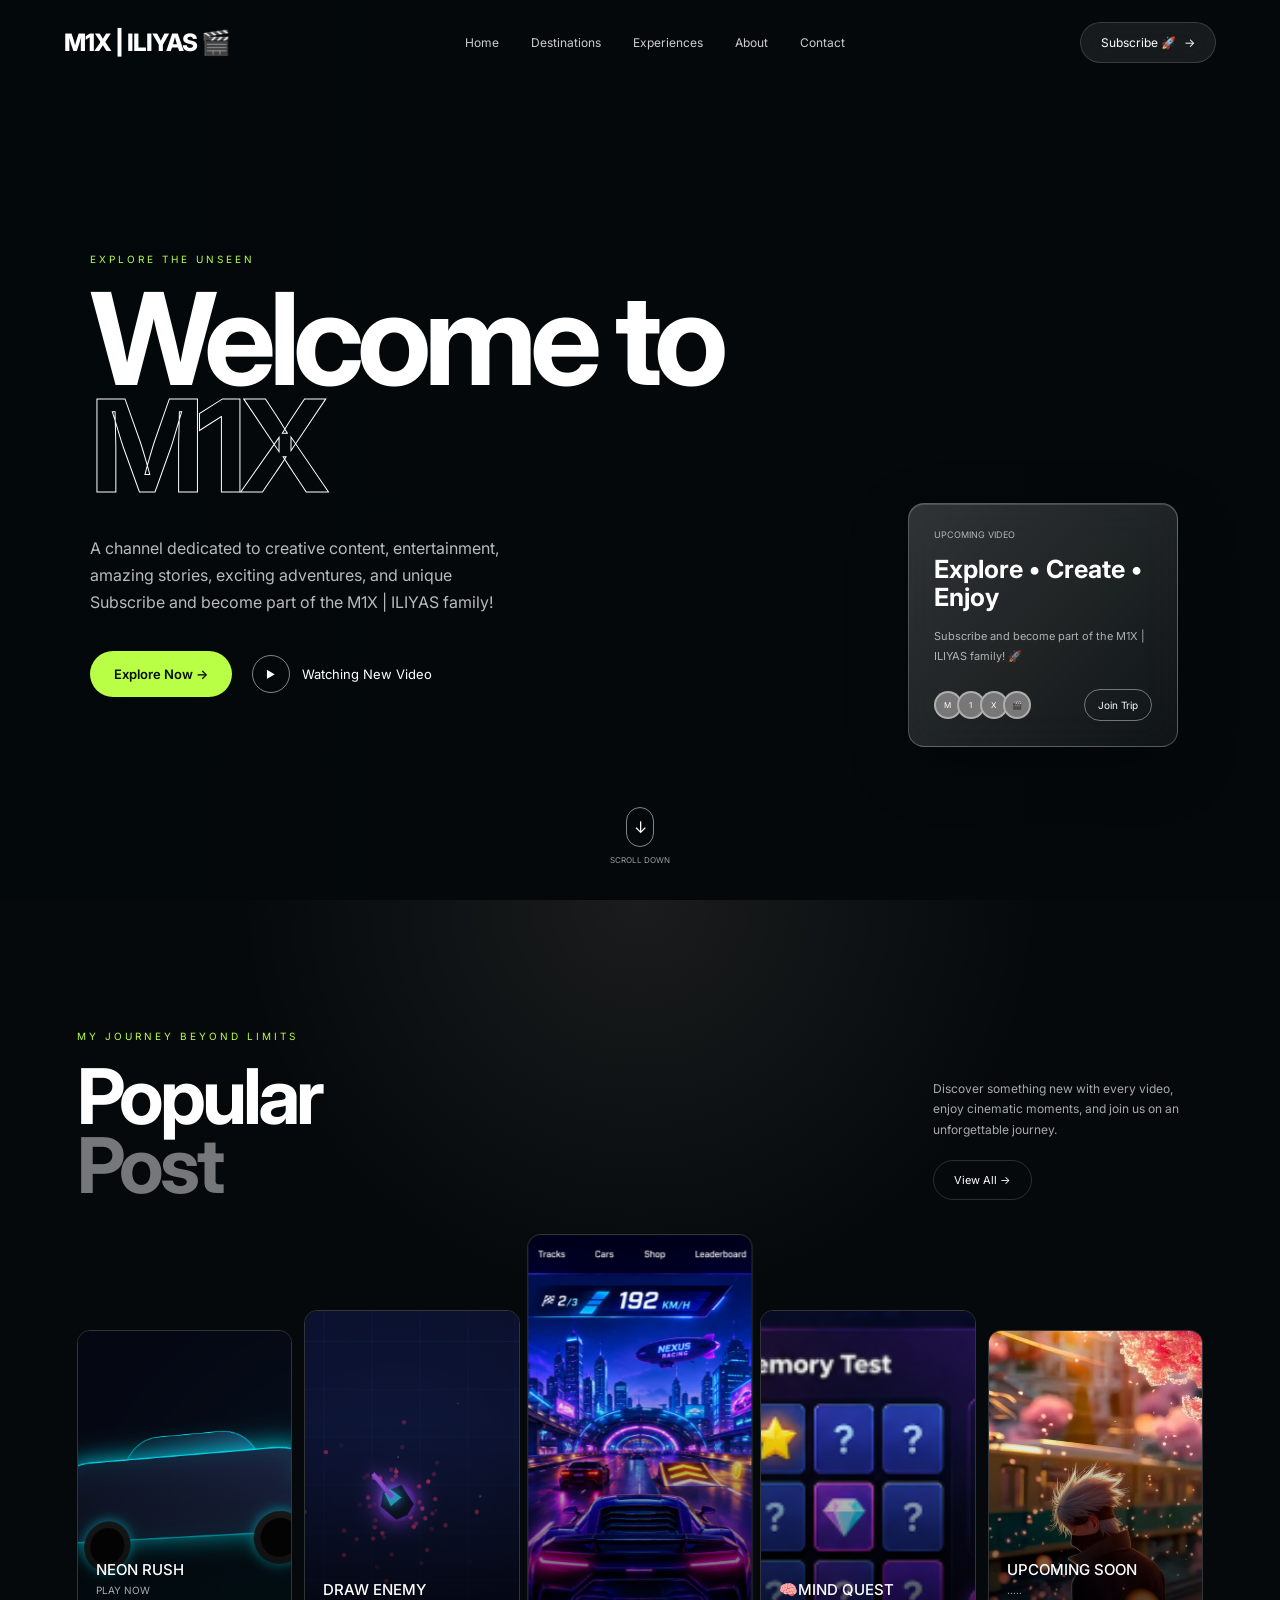
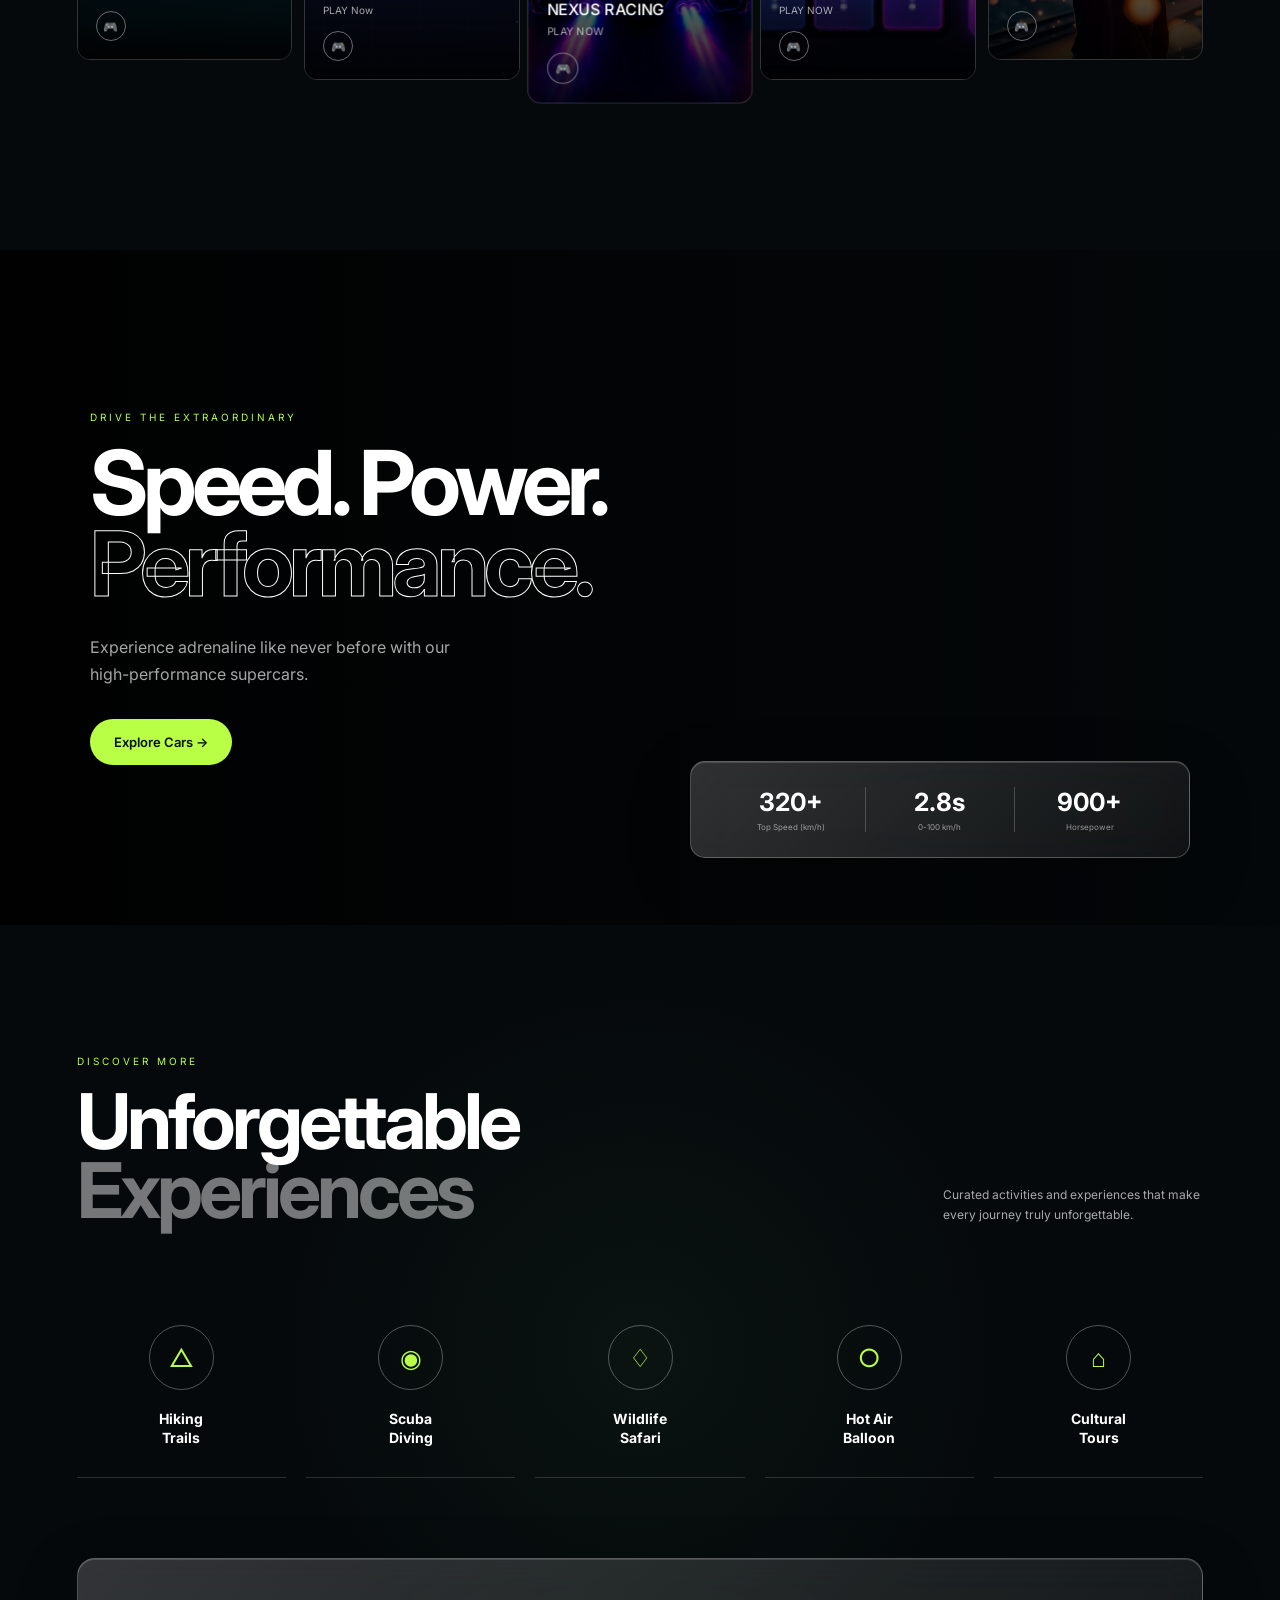
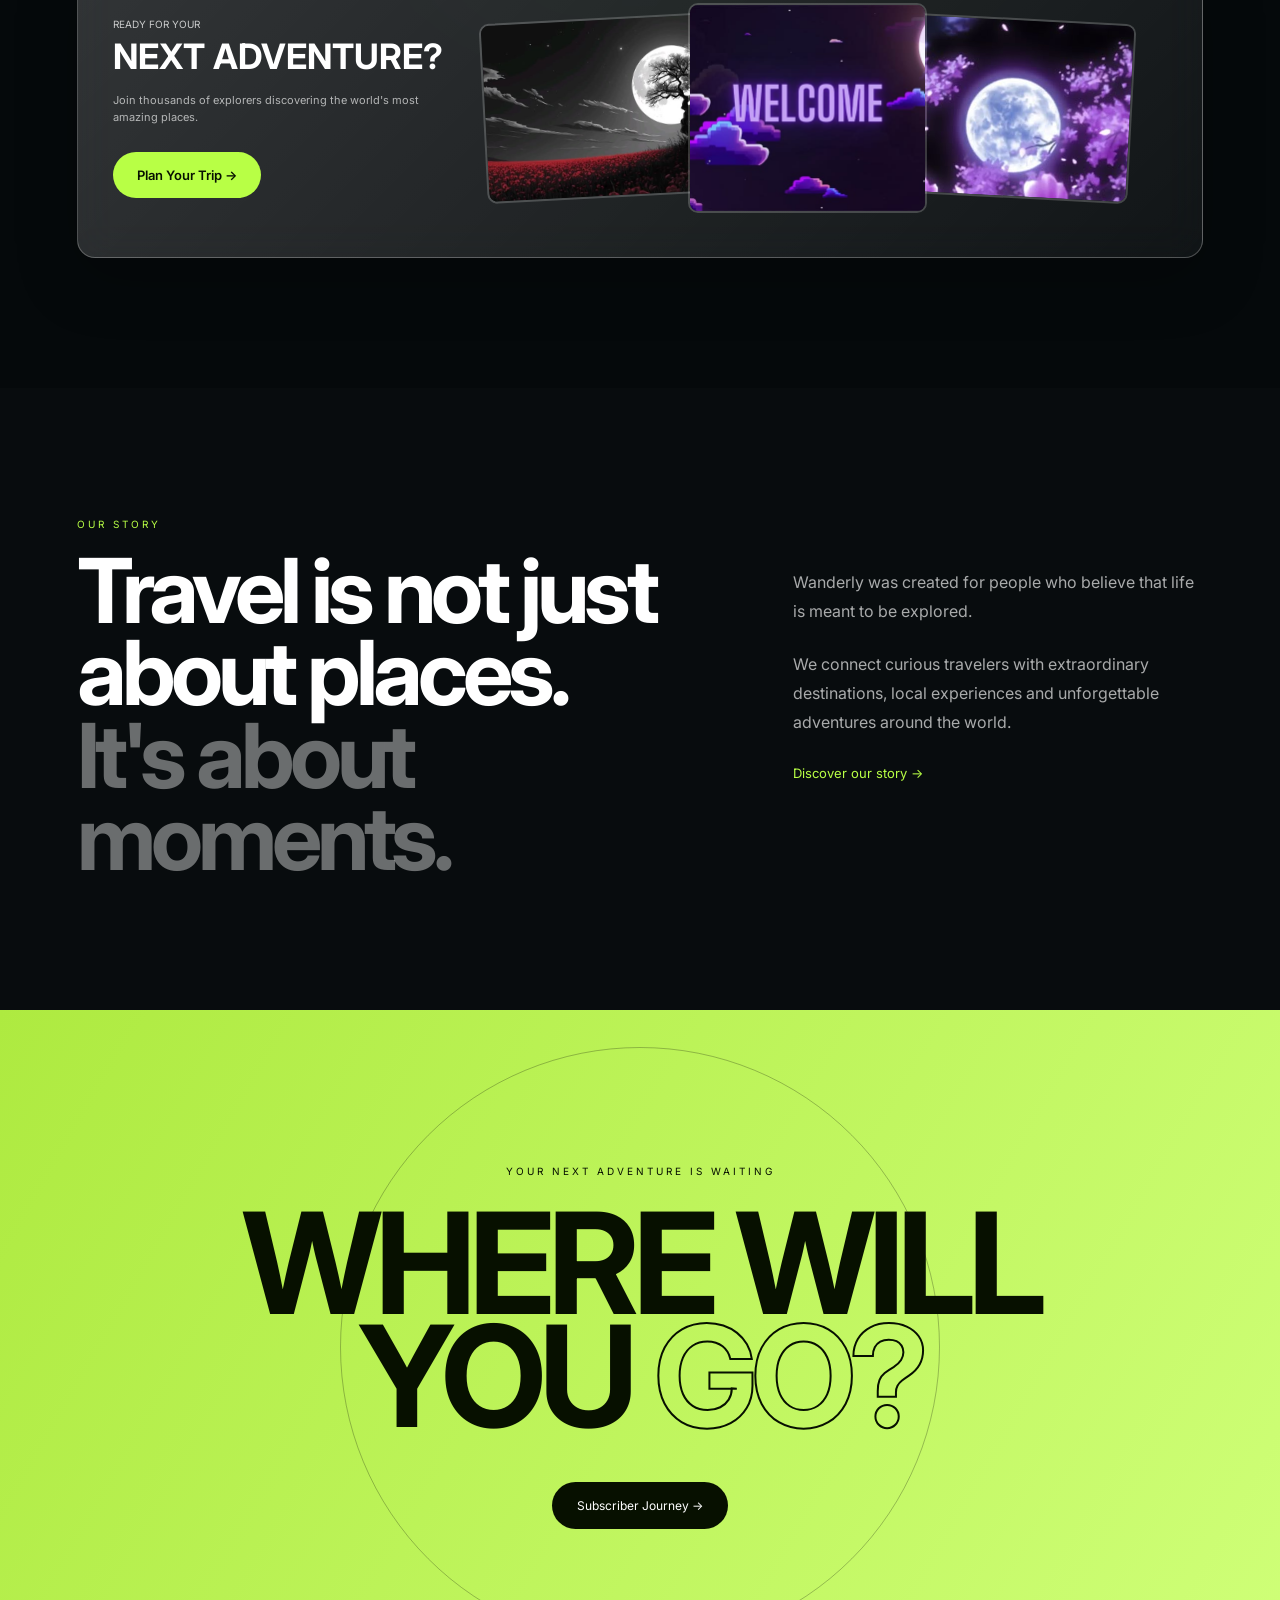
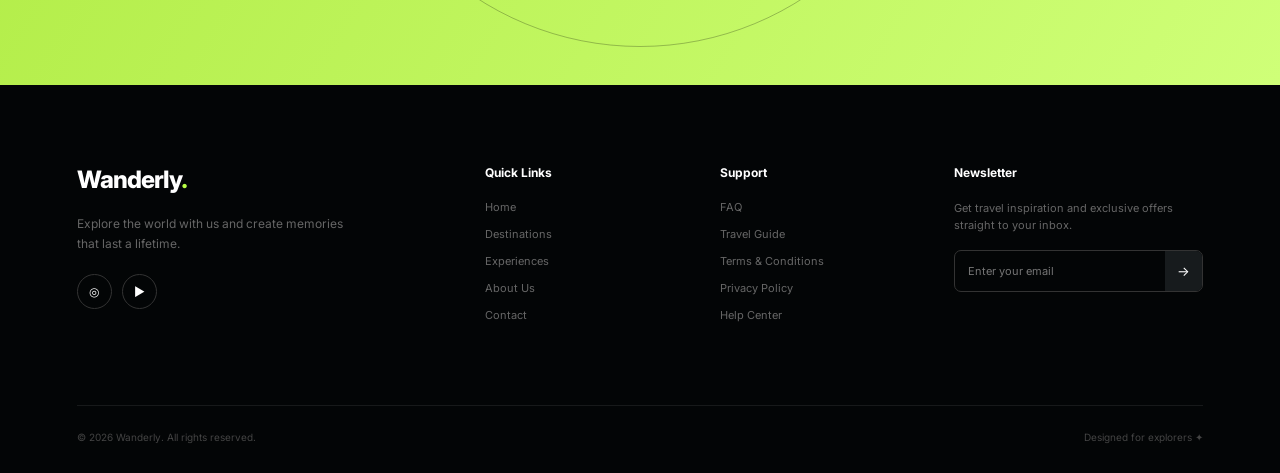
==== index.html @ 92129cd9 "m1x.iliyasgame" ====
<!DOCTYPE html>
<html lang="en">
<head>
    <meta charset="UTF-8">
    <meta name="viewport" content="width=device-width, initial-scale=1.0">

    <title>M1X | ILIYAS ALI </title>

    <link rel="stylesheet" href="style.css">

    <link rel="preconnect" href="https://fonts.googleapis.com">
    <link rel="preconnect" href="https://fonts.gstatic.com" crossorigin>

    <link href="https://fonts.googleapis.com/css2?family=Inter:wght@300;400;500;600;700;800&display=swap" rel="stylesheet">
</head>

<body>

<!-- ================= NAVBAR ================= -->

<header class="navbar">

    <a href="#" class="logo">
        M1X | ILIYAS <span>🎬</span>
    </a>

    <nav class="nav-links">
        <a href="#home">Home</a>
        <a href="#destinations">Destinations</a>
        <a href="#experiences">Experiences</a>
        <a href="#about">About</a>
        <a href="#contact">Contact</a>
    </nav>

    <div class="nav-actions">
        <a href="#contact" class="glass-btn">
            Subscribe 🚀<span>→</span>
        </a>

        <button class="menu-btn">☰</button>
    </div>

</header>


<!-- ================= HERO ================= -->

<section id="home" class="hero">

    <div class="hero-overlay"></div>

    <div class="hero-content reveal">

        <p class="small-title">
            EXPLORE THE UNSEEN
        </p>

        <h1>
            Welcome to<br>
            <span>M1X </span>
        </h1>

        <p class="hero-description">
            A channel dedicated to creative content, entertainment, 
            amazing stories, exciting adventures, and unique <experiences class="br">
            Subscribe and become part of the M1X | ILIYAS family!
            </experiences>
        </p>

        <div class="hero-buttons">

            <a href="#" class="primary-btn">
                Explore Now →
            </a>

            <a href="https://youtu.be/F3rPgIvXTUc?si=--Q1Td7XWPuEiBmQ" target="_blank" class="video-btn">
                <span class="play">▶</span>
               Watching New Video
            </a>

        </div>

    </div>


    <!-- Floating glass card -->

    <div class="trip-card glass reveal">

        <p>UPCOMING VIDEO</p>

        <h3>Explore • Create • Enjoy</h3>

        <span class="date">Subscribe and become part of the M1X | ILIYAS family! 🚀</span>

        <div class="trip-bottom">

            <div class="avatars">
                <span>M</span>
                <span>1</span>
                <span>X</span>
                <span>🎬</span>
            </div>

            <a href="#" class="mini-btn">
                Join Trip
            </a>

        </div>

    </div>


    <div class="scroll-down">
        <span>↓</span>
        <small>SCROLL DOWN</small>
    </div>

</section>


<!-- ================= DESTINATIONS ================= -->

<section id="destinations" class="destinations section">

    <div class="section-top reveal">

        <div>
            <p class="small-title"> MY JOURNEY BEYOND LIMITS</p>

            <h2>
                Popular<br>
                <span>Post </span>
            </h2>
        </div>

        <div class="section-description">

            <p>
                Discover something new with every video, 
                enjoy cinematic moments, and join us on an unforgettable journey.
            </p>

            <a href="#" class="outline-btn">
                View All →
            </a>

        </div>

    </div>


    <div class="destination-grid">


        <article class="destination-card reveal">

            <img
                src="car.png"
                alt="Bali"
            >

            <div class="card-gradient"></div>

            <div class="destination-info">

                <p>NEON RUSH</p>

                <span>PLAY NOW</span>

                <a href="game.html" target="_blank">🎮</a>

            </div>

        </article>


        <article class="destination-card reveal">

            <img
                src="gun.png"
                alt="Santorini"
            >

            <div class="card-gradient"></div>

            <div class="destination-info">

                <p>DRAW ENEMY</p>

                <span>PLAY Now</span>

                <a href="game3.html" target="_blank">🎮</a>

            </div>

        </article>


        <article class="destination-card active reveal">

            <img
                src="car1.png"
                alt="Swiss Alps"
            >

            <div class="card-gradient"></div>

            <div class="destination-info">

                <p>NEXUS RACING</p>

                <span>PLAY NOW</span>

                <a href="game2.html" target="_blank">🎮</a>

            </div>

        </article>


        <article class="destination-card reveal">

            <img
                src="MID.png"
                alt="Iceland"
            >

            <div class="card-gradient"></div>

            <div class="destination-info">

                <p>🧠MIND QUEST </p>

                <span>PLAY NOW </span>

                <a href="mid.html" target="_blank">🎮</a>

            </div>

        </article>


        <article class="destination-card reveal">

            <img
                src="5.webp"
                alt="Machu Picchu"
            >

            <div class="card-gradient"></div>

            <div class="destination-info">

                <p>UPCOMING SOON </p>

                <span>.....</span>

                <a href="#">🎮</a>

            </div>

        </article>

    </div>

</section>


<!-- ================= CAR EXPERIENCE ================= -->

<section class="car-section">

    <div class="car-overlay"></div>

    <div class="car-content reveal">

        <p class="small-title">
            DRIVE THE EXTRAORDINARY
        </p>

        <h2>
            Speed. Power.<br>
            <span>Performance.</span>
        </h2>

        <p>
            Experience adrenaline like never before with
            our high-performance supercars.
        </p>

        <a href="#" class="primary-btn">
            Explore Cars →
        </a>

    </div>


    <div class="performance glass reveal">

        <div>
            <strong>320+</strong>
            <span>Top Speed (km/h)</span>
        </div>

        <div>
            <strong>2.8s</strong>
            <span>0-100 km/h</span>
        </div>

        <div>
            <strong>900+</strong>
            <span>Horsepower</span>
        </div>

    </div>

</section>


<!-- ================= EXPERIENCES ================= -->

<section id="experiences" class="experiences section">

    <div class="section-top reveal">

        <div>
            <p class="small-title">
                DISCOVER MORE
            </p>

            <h2>
                Unforgettable<br>
                <span>Experiences</span>
            </h2>
        </div>

        <p class="section-description-text">
            Curated activities and experiences that make
            every journey truly unforgettable.
        </p>

    </div>


    <div class="experience-grid">

        <div class="experience reveal">
            <div class="experience-icon">△</div>
            <h3>Hiking<br>Trails</h3>
        </div>

        <div class="experience reveal">
            <div class="experience-icon">◉</div>
            <h3>Scuba<br>Diving</h3>
        </div>

        <div class="experience reveal">
            <div class="experience-icon">♢</div>
            <h3>Wildlife<br>Safari</h3>
        </div>

        <div class="experience reveal">
            <div class="experience-icon">○</div>
            <h3>Hot Air<br>Balloon</h3>
        </div>

        <div class="experience reveal">
            <div class="experience-icon">⌂</div>
            <h3>Cultural<br>Tours</h3>
        </div>

    </div>


    <!-- CTA GLASS CARD -->

    <div class="adventure-card glass reveal">

        <div class="adventure-text">

            <p>READY FOR YOUR</p>

            <h3>
                NEXT ADVENTURE?
            </h3>

            <span>
                Join thousands of explorers discovering
                the world's most amazing places.
            </span>

            <a href="#contact" class="primary-btn">
                Plan Your Trip →
            </a>

        </div>


        <div class="adventure-images">

            <img
                src="banner1.jpg"
                alt=""
            >

            <img
                src="banner2.jpg"
                alt=""
            >

            <img
                src="banner3.jpg"
                alt=""
            >

        </div>

    </div>

</section>


<!-- ================= ABOUT ================= -->

<section id="about" class="about section">

    <div class="about-grid">

        <div class="reveal">

            <p class="small-title">
                OUR STORY
            </p>

            <h2>
                Travel is not just
                about places.
                <span>It's about moments.</span>
            </h2>

        </div>


        <div class="about-text reveal">

            <p>
                Wanderly was created for people who believe that
                life is meant to be explored.
            </p>

            <p>
                We connect curious travelers with extraordinary
                destinations, local experiences and unforgettable
                adventures around the world.
            </p>

            <a href="#" class="text-link">
                Discover our story →
            </a>

        </div>

    </div>

</section>


<!-- ================= CONTACT CTA ================= -->

<section id="contact" class="contact">

    <div class="contact-glow"></div>

    <div class="contact-content reveal">

        <p>
            YOUR NEXT ADVENTURE IS WAITING
        </p>

        <h2>
            WHERE WILL<br>
            YOU <span>GO?</span>
        </h2>

        <a href="http://www.youtube.com/@m1xiliyas" target="_blank" class="dark-btn">
            Subscriber Journey →
        </a>

    </div>

</section>


<!-- ================= FOOTER ================= -->

<footer>

    <div class="footer-grid">

        <div class="footer-brand">

            <a href="#" class="logo">
                Wanderly<span>.</span>
            </a>

            <p>
                Explore the world with us and create
                memories that last a lifetime.
            </p>

            <div class="socials">
                <a href="#">◎</a>
                <a href="http://www.youtube.com/@m1xiliyas" target="_blank">▶</a>
            </div>

        </div>


        <div class="footer-column">

            <h4>Quick Links</h4>

            <a href="#home">Home</a>
            <a href="#destinations">Destinations</a>
            <a href="#experiences">Experiences</a>
            <a href="#about">About Us</a>
            <a href="#contact">Contact</a>

        </div>


        <div class="footer-column">

            <h4>Support</h4>

            <a href="#">FAQ</a>
            <a href="#">Travel Guide</a>
            <a href="#">Terms & Conditions</a>
            <a href="#">Privacy Policy</a>
            <a href="#">Help Center</a>

        </div>


        <div class="footer-column newsletter">

            <h4>Newsletter</h4>

            <p>
                Get travel inspiration and exclusive
                offers straight to your inbox.
            </p>

            <form>

                <input
                    type="email"
                    placeholder="Enter your email"
                >

                <button type="submit">
                    →
                </button>

            </form>

        </div>

    </div>


    <div class="footer-bottom">

        <span>
            © 2026 Wanderly. All rights reserved.
        </span>

        <span>
            Designed for explorers ✦
        </span>

    </div>

</footer>


</body>
</html>
---- style.css ----
/* =========================================
   RESET
========================================= */

* {
    margin: 0;
    padding: 0;
    box-sizing: border-box;
}

html {
    scroll-behavior: smooth;
}

body {
    background: #05090b;
    color: #fff;
    font-family: "Inter", sans-serif;
    overflow-x: hidden;
}

a {
    color: inherit;
    text-decoration: none;
}

img {
    width: 100%;
    display: block;
}

button,
input {
    font-family: inherit;
}


/* =========================================
   VARIABLES
========================================= */

:root {
    --white: #ffffff;
    --muted: rgba(255,255,255,.65);
    --line: rgba(255,255,255,.15);
    --glass: rgba(255,255,255,.10);
    --green: #b8ff45;
}


/* =========================================
   NAVBAR
========================================= */

.navbar {
    position: absolute;

    top: 0;
    left: 0;

    width: 100%;

    min-height: 85px;

    padding: 20px 5%;

    display: flex;
    align-items: center;
    justify-content: space-between;

    z-index: 100;
}

.logo {
    font-size: 24px;
    font-weight: 800;

    letter-spacing: -1px;
}

.logo span {
    color: var(--green);
}

.nav-links {
    display: flex;
    gap: 32px;
}

.nav-links a {
    font-size: 12px;
    color: rgba(255,255,255,.8);

    transition: .3s;
}

.nav-links a:hover {
    color: var(--green);
}

.nav-actions {
    display: flex;
    align-items: center;
    gap: 15px;
}

.glass-btn {
    padding: 12px 20px;

    border: 1px solid var(--line);

    border-radius: 50px;

    background: rgba(255,255,255,.08);

    backdrop-filter: blur(15px);

    font-size: 12px;

    transition: .4s;
}

.glass-btn:hover {
    background: rgba(255,255,255,.2);
    transform: translateY(-3px);
}

.glass-btn span {
    margin-left: 8px;
}

.menu-btn {
    display: none;

    border: 0;

    background: transparent;

    color: white;

    font-size: 22px;

    cursor: pointer;
}


/* =========================================
   HERO
========================================= */

.hero {
    min-height: 100svh;

    position: relative;

    display: flex;
    align-items: center;

    padding: 150px 7% 100px;

    overflow: hidden;

    background-image:
        url("https://images.unsplash.com/photo-1500534623283-312aade485b7?auto=format&fit=crop&w=2200&q=90");

    background-size: cover;
    background-position: center;
    background-attachment: fixed;
}

.hero-overlay {
    position: absolute;
    inset: 0;

    background:
        linear-gradient(
            90deg,
            rgba(2,7,10,.85),
            rgba(2,7,10,.35),
            rgba(2,7,10,.45)
        );

    z-index: 0;
}

.hero-content {
    position: relative;

    z-index: 2;

    max-width: 800px;
}

.small-title {
    color: var(--green);

    font-size: 10px;

    letter-spacing: 3px;

    margin-bottom: 20px;
}

.hero h1 {
    font-size: clamp(60px, 10vw, 145px);

    line-height: .84;

    letter-spacing: -7px;

    font-weight: 700;
}

.hero h1 span {
    color: transparent;

    -webkit-text-stroke: 1px white;
}

.hero-description {
    max-width: 430px;

    color: rgba(255,255,255,.72);

    line-height: 1.7;

    margin: 35px 0;
}

.hero-buttons {
    display: flex;
    align-items: center;

    gap: 20px;
}

.primary-btn {
    display: inline-flex;

    align-items: center;
    justify-content: center;

    padding: 15px 24px;

    border-radius: 50px;

    background: var(--green);

    color: #071000;

    font-weight: 600;

    font-size: 13px;

    transition: .4s;
}

.primary-btn:hover {
    transform: translateY(-5px) scale(1.02);

    box-shadow:
        0 15px 40px rgba(184,255,69,.25);
}

.video-btn {
    display: flex;

    align-items: center;

    gap: 12px;

    font-size: 13px;
}

.play {
    width: 38px;
    height: 38px;

    border: 1px solid rgba(255,255,255,.5);

    border-radius: 50%;

    display: flex;
    align-items: center;
    justify-content: center;

    font-size: 10px;
}


/* =========================================
   GLASS
========================================= */

.glass {
    background:
        linear-gradient(
            135deg,
            rgba(255,255,255,.18),
            rgba(255,255,255,.05)
        );

    border: 1px solid rgba(255,255,255,.25);

    backdrop-filter: blur(20px);

    -webkit-backdrop-filter: blur(20px);

    box-shadow:
        0 20px 60px rgba(0,0,0,.25),
        inset 0 1px rgba(255,255,255,.15);
}


/* =========================================
   TRIP CARD
========================================= */

.trip-card {
    position: absolute;

    z-index: 5;

    right: 8%;
    bottom: 17%;

    width: 270px;

    padding: 25px;

    border-radius: 16px;

    transform-style: preserve-3d;

    animation: floating 5s ease-in-out infinite;
}

.trip-card > p {
    font-size: 9px;

    color: rgba(255,255,255,.65);

    margin-bottom: 15px;
}

.trip-card h3 {
    font-size: 25px;

    line-height: 1.15;

    margin-bottom: 12px;
}

.date {
    color: rgba(255,255,255,.65);

    font-size: 11px;
}

.trip-bottom {
    display: flex;

    align-items: center;
    justify-content: space-between;

    margin-top: 25px;
}

.avatars {
    display: flex;
}

.avatars span {
    width: 28px;
    height: 28px;

    border-radius: 50%;

    margin-left: -5px;

    background: #777;

    border: 2px solid rgba(255,255,255,.4);

    display: flex;
    align-items: center;
    justify-content: center;

    font-size: 8px;
}

.avatars span:first-child {
    margin-left: 0;
}

.mini-btn {
    border: 1px solid rgba(255,255,255,.4);

    padding: 9px 13px;

    border-radius: 30px;

    font-size: 10px;
}

.scroll-down {
    position: absolute;

    z-index: 5;

    bottom: 35px;

    left: 50%;

    transform: translateX(-50%);

    display: flex;

    flex-direction: column;

    align-items: center;

    gap: 8px;
}

.scroll-down span {
    width: 28px;
    height: 40px;

    border: 1px solid rgba(255,255,255,.5);

    border-radius: 20px;

    display: flex;
    align-items: center;
    justify-content: center;

    animation: bounce 2s infinite;
}

.scroll-down small {
    font-size: 8px;

    color: rgba(255,255,255,.6);
}


/* =========================================
   SECTIONS
========================================= */

.section {
    padding: 130px 6%;
}

.destinations {
    position: relative;

    background:
        radial-gradient(
            circle at 50% 0%,
            rgba(255,255,255,.08),
            transparent 35%
        ),
        #06090b;
}

.section-top {
    display: flex;

    justify-content: space-between;

    align-items: end;

    gap: 50px;

    margin-bottom: 70px;
}

.section-top h2 {
    font-size: clamp(45px, 6vw, 80px);

    line-height: .9;

    letter-spacing: -4px;
}

.section-top h2 span {
    color: rgba(255,255,255,.45);
}

.section-description {
    max-width: 270px;
}

.section-description p {
    color: var(--muted);

    font-size: 12px;

    line-height: 1.7;

    margin-bottom: 20px;
}

.outline-btn {
    display: inline-flex;

    padding: 12px 20px;

    border: 1px solid var(--line);

    border-radius: 50px;

    font-size: 11px;

    transition: .3s;
}

.outline-btn:hover {
    background: white;

    color: black;
}


/* =========================================
   DESTINATION CARDS
========================================= */

.destination-grid {
    display: grid;

    grid-template-columns:
        repeat(5, minmax(0, 1fr));

    align-items: center;

    gap: 12px;

    perspective: 1200px;
}

.destination-card {
    height: 400px;

    position: relative;

    overflow: hidden;

    border-radius: 13px;

    border: 1px solid rgba(255,255,255,.18);

    transform-style: preserve-3d;

    transition:
        transform .6s cubic-bezier(.2,.8,.2,1),
        box-shadow .6s;
}

.destination-card:nth-child(1),
.destination-card:nth-child(5) {
    height: 330px;
}

.destination-card:nth-child(2),
.destination-card:nth-child(4) {
    height: 370px;
}

.destination-card.active {
    height: 450px;

    transform:
        translateY(-25px)
        rotateY(0deg)
        translateZ(50px);

    z-index: 5;
}

.destination-card:hover {
    transform:
        translateY(-15px)
        rotateY(7deg)
        rotateX(3deg)
        scale(1.02);

    box-shadow:
        0 30px 60px rgba(0,0,0,.5);
}

.destination-card img {
    width: 100%;
    height: 100%;

    object-fit: cover;

    transition: transform .8s;
}

.destination-card:hover img {
    transform: scale(1.12);
}

.card-gradient {
    position: absolute;

    inset: 0;

    background:
        linear-gradient(
            transparent 30%,
            rgba(0,0,0,.9)
        );
}

.destination-info {
    position: absolute;

    left: 18px;
    right: 18px;
    bottom: 18px;
}

.destination-info p {
    font-size: 15px;

    font-weight: 500;
}

.destination-info span {
    display: block;

    color: rgba(255,255,255,.65);

    font-size: 10px;

    margin-top: 5px;
}

.destination-info a {
    width: 30px;
    height: 30px;

    margin-top: 15px;

    border: 1px solid rgba(255,255,255,.4);

    border-radius: 50%;

    display: flex;
    align-items: center;
    justify-content: center;

    font-size: 12px;
}


/* =========================================
   CAR SECTION
========================================= */

.car-section {
    min-height: 75svh;

    position: relative;

    display: flex;
    align-items: center;

    padding: 100px 7%;

    background-image:
        url("https://images.unsplash.com/photo-1503376780353-7e6692767b70?auto=format&fit=crop&w=2200&q=90");

    background-size: cover;
    background-position: center;

    overflow: hidden;
}

.car-overlay {
    position: absolute;

    inset: 0;

    background:
        linear-gradient(
            90deg,
            rgba(0,0,0,.9),
            rgba(0,0,0,.2)
        );
}

.car-content {
    position: relative;

    z-index: 2;

    max-width: 600px;
}

.car-content h2 {
    font-size: clamp(50px, 7vw, 90px);

    line-height: .9;

    letter-spacing: -5px;

    margin-bottom: 30px;
}

.car-content h2 span {
    color: transparent;

    -webkit-text-stroke: 1px white;
}

.car-content > p:not(.small-title) {
    max-width: 400px;

    color: var(--muted);

    line-height: 1.7;

    margin-bottom: 30px;
}

.performance {
    position: absolute;

    z-index: 3;

    right: 7%;
    bottom: 10%;

    width: min(500px, 40%);

    display: grid;

    grid-template-columns: repeat(3,1fr);

    padding: 25px;

    border-radius: 15px;
}

.performance div {
    text-align: center;

    border-right: 1px solid rgba(255,255,255,.2);
}

.performance div:last-child {
    border: 0;
}

.performance strong {
    display: block;

    font-size: 25px;
}

.performance span {
    display: block;

    margin-top: 5px;

    color: rgba(255,255,255,.55);

    font-size: 8px;
}


/* =========================================
   EXPERIENCES
========================================= */

.experiences {
    background:
        radial-gradient(
            circle at 50% 40%,
            rgba(40,80,50,.15),
            transparent 40%
        ),
        #05090b;
}

.section-description-text {
    max-width: 260px;

    color: var(--muted);

    font-size: 12px;

    line-height: 1.7;
}

.experience-grid {
    display: grid;

    grid-template-columns: repeat(5,1fr);

    gap: 20px;

    margin-bottom: 80px;
}

.experience {
    text-align: center;

    padding: 30px 10px;

    border-bottom: 1px solid rgba(255,255,255,.15);

    transition: .4s;
}

.experience:hover {
    border-color: var(--green);

    transform: translateY(-10px);
}

.experience-icon {
    width: 65px;
    height: 65px;

    margin: auto auto 20px;

    border: 1px solid rgba(255,255,255,.3);

    border-radius: 50%;

    display: flex;
    align-items: center;
    justify-content: center;

    font-size: 25px;

    color: var(--green);

    transition: .5s;
}

.experience:hover .experience-icon {
    transform:
        rotateY(180deg)
        scale(1.1);
}

.experience h3 {
    font-size: 14px;

    line-height: 1.3;
}


/* =========================================
   ADVENTURE GLASS CARD
========================================= */

.adventure-card {
    min-height: 300px;

    border-radius: 18px;

    padding: 35px;

    display: flex;

    align-items: center;

    justify-content: space-between;

    gap: 40px;
}

.adventure-text {
    max-width: 330px;
}

.adventure-text > p {
    font-size: 10px;

    color: rgba(255,255,255,.75);
}

.adventure-text h3 {
    font-size: 35px;

    margin: 5px 0 15px;
}

.adventure-text > span {
    display: block;

    color: var(--muted);

    font-size: 11px;

    line-height: 1.6;

    margin-bottom: 25px;
}

.adventure-images {
    height: 210px;

    flex: 1;

    display: flex;

    align-items: center;

    justify-content: center;
}

.adventure-images img {
    width: 35%;

    height: 180px;

    object-fit: cover;

    border-radius: 10px;

    border: 2px solid rgba(255,255,255,.2);

    margin-left: -35px;

    transform:
        rotate(-3deg);

    transition: .6s;
}

.adventure-images img:nth-child(2) {
    height: 210px;

    transform:
        translateZ(50px);
    
    z-index: 3;
}

.adventure-images img:nth-child(3) {
    transform:
        rotate(3deg);
}

.adventure-images img:hover {
    transform:
        translateY(-15px)
        scale(1.08)
        rotate(0);
    
    z-index: 10;
}


/* =========================================
   ABOUT
========================================= */

.about {
    background: #080c0e;
}

.about-grid {
    display: grid;

    grid-template-columns: 1.2fr .8fr;

    gap: 100px;

    align-items: start;
}

.about h2 {
    font-size: clamp(45px, 7vw, 90px);

    line-height: .92;

    letter-spacing: -5px;
}

.about h2 span {
    display: block;

    color: rgba(255,255,255,.4);
}

.about-text {
    padding-top: 50px;
}

.about-text p {
    color: var(--muted);

    line-height: 1.8;

    margin-bottom: 25px;
}

.text-link {
    color: var(--green);

    font-size: 13px;
}


/* =========================================
   CONTACT
========================================= */

.contact {
    min-height: 75svh;

    position: relative;

    display: flex;

    align-items: center;
    justify-content: center;

    text-align: center;

    overflow: hidden;

    background:
        linear-gradient(
            120deg,
            #aeea40,
            #cfff78
        );

    color: #071000;
}

.contact-glow {
    position: absolute;

    width: 600px;
    height: 600px;

    border: 1px solid rgba(0,0,0,.25);

    border-radius: 50%;

    animation:
        contactPulse 5s ease-in-out infinite;
}

.contact-content {
    position: relative;

    z-index: 2;
}

.contact-content > p {
    font-size: 10px;

    letter-spacing: 3px;
}

.contact h2 {
    font-size: clamp(65px, 11vw, 150px);

    line-height: .8;

    letter-spacing: -7px;

    margin: 30px 0 50px;
}

.contact h2 span {
    color: transparent;

    -webkit-text-stroke: 2px #071000;
}

.dark-btn {
    display: inline-flex;

    padding: 16px 25px;

    border-radius: 50px;

    background: #071000;

    color: white;

    font-size: 12px;

    transition: .4s;
}

.dark-btn:hover {
    transform: translateY(-5px);
}


/* =========================================
   FOOTER
========================================= */

footer {
    padding: 80px 6% 30px;

    background: #030506;
}

.footer-grid {
    display: grid;

    grid-template-columns: 1.4fr .7fr .7fr 1fr;

    gap: 60px;

    padding-bottom: 70px;
}

.footer-brand p {
    max-width: 280px;

    color: #666;

    line-height: 1.7;

    font-size: 12px;

    margin: 20px 0;
}

.socials {
    display: flex;

    gap: 10px;
}

.socials a {
    width: 35px;
    height: 35px;

    border: 1px solid #333;

    border-radius: 50%;

    display: flex;
    align-items: center;
    justify-content: center;

    font-size: 12px;

    transition: .3s;
}

.socials a:hover {
    border-color: var(--green);

    color: var(--green);
}

.footer-column {
    display: flex;

    flex-direction: column;
}

.footer-column h4 {
    font-size: 12px;

    margin-bottom: 20px;
}

.footer-column a {
    color: #666;

    font-size: 11px;

    margin-bottom: 13px;

    transition: .3s;
}

.footer-column a:hover {
    color: white;
}

.newsletter p {
    color: #666;

    font-size: 11px;

    line-height: 1.6;

    margin-bottom: 15px;
}

.newsletter form {
    display: flex;

    border: 1px solid #333;

    border-radius: 7px;

    overflow: hidden;
}

.newsletter input {
    width: 100%;

    border: 0;
    outline: 0;

    padding: 13px;

    background: transparent;

    color: white;

    font-size: 11px;
}

.newsletter button {
    width: 45px;

    border: 0;

    background: #171b1d;

    color: white;

    cursor: pointer;
}

.footer-bottom {
    border-top: 1px solid #17191a;

    padding-top: 25px;

    display: flex;

    justify-content: space-between;

    color: #444;

    font-size: 10px;
}


/* =========================================
   ANIMATIONS
========================================= */

@keyframes floating {

    0%, 100% {
        transform: translateY(0) rotateX(0);
    }

    50% {
        transform: translateY(-15px) rotateX(2deg);
    }

}

@keyframes bounce {

    0%,100% {
        transform: translateY(0);
    }

    50% {
        transform: translateY(7px);
    }

}

@keyframes contactPulse {

    0%,100% {
        transform: scale(.8);
        opacity: .3;
    }

    50% {
        transform: scale(1.15);
        opacity: .8;
    }

}


/* =========================================
   REVEAL ANIMATION
========================================= */

.reveal {
    animation: revealAnimation 1s ease both;

    animation-timeline: view();
    animation-range: entry 0% cover 30%;
}

@keyframes revealAnimation {

    from {
        opacity: 0;

        transform:
            translateY(80px)
            scale(.95);
        
        filter: blur(8px);
    }

    to {
        opacity: 1;

        transform:
            translateY(0)
            scale(1);

        filter: blur(0);
    }

}


/* =========================================
   TABLET
========================================= */

@media (max-width: 1000px) {

    .nav-links {
        gap: 18px;
    }

    .destination-grid {
        grid-template-columns: repeat(3,1fr);
    }

    .destination-card:nth-child(4),
    .destination-card:nth-child(5) {
        display: none;
    }

    .destination-card.active {
        height: 430px;
    }

    .performance {
        width: 45%;
    }

    .experience-grid {
        grid-template-columns: repeat(3,1fr);
    }

    .about-grid {
        gap: 50px;
    }

    .footer-grid {
        grid-template-columns: repeat(2,1fr);
    }

}


/* =========================================
   MOBILE
========================================= */

@media (max-width: 700px) {

    /* NAV */

    .navbar {
        padding: 18px 5%;
    }

    .nav-links {
        display: none;
    }

    .menu-btn {
        display: block;
    }

    .glass-btn {
        padding: 10px 15px;
    }


    /* HERO */

    .hero {
        min-height: 100svh;

        padding:
            130px
            6%
            100px;

        background-attachment: scroll;

        background-position: center;
    }

    .hero h1 {
        font-size: clamp(58px, 18vw, 80px);

        letter-spacing: -4px;
    }

    .hero-description {
        font-size: 13px;

        max-width: 330px;
    }

    .hero-buttons {
        flex-direction: column;

        align-items: flex-start;
    }

    .trip-card {
        display: none;
    }

    .scroll-down {
        bottom: 20px;
    }


    /* SECTION */

    .section {
        padding: 90px 6%;
    }

    .section-top {
        flex-direction: column;

        align-items: flex-start;

        gap: 25px;

        margin-bottom: 45px;
    }

    .section-top h2 {
        font-size: 48px;

        letter-spacing: -3px;
    }


    /* DESTINATIONS */

    .destination-grid {
        grid-template-columns: 1fr 1fr;

        gap: 10px;
    }

    .destination-card,
    .destination-card:nth-child(1),
    .destination-card:nth-child(2),
    .destination-card:nth-child(4),
    .destination-card:nth-child(5) {
        display: block;

        height: 280px;
    }

    .destination-card.active {
        height: 330px;

        transform: none;
    }

    .destination-card:nth-child(3) {
        grid-column: 1 / -1;
    }

    .destination-card:hover {
        transform: translateY(-7px);
    }


    /* CAR */

    .car-section {
        min-height: 85svh;

        padding: 100px 6% 220px;

       
    }

    .car-content h2 {
        font-size: 52px;

        letter-spacing: -3px;
    }

    .performance {
        left: 6%;
        right: 6%;

        bottom: 35px;

        width: auto;

        padding: 18px 10px;
    }

    .performance strong {
        font-size: 20px;
    }

    .performance span {
        font-size: 7px;
    }


    /* EXPERIENCES */

    .experience-grid {
        grid-template-columns: repeat(2,1fr);

        gap: 10px;

        margin-bottom: 50px;
    }

    .experience {
        padding: 25px 5px;
    }

    .adventure-card {
        flex-direction: column;

        align-items: flex-start;

        padding: 25px;
    }

    .adventure-images {
        width: 100%;

        height: 160px;
    }

    .adventure-images img {
        height: 130px;

        margin-left: -25px;
    }

    .adventure-images img:nth-child(2) {
        height: 160px;
    }


    /* ABOUT */

    .about-grid {
        grid-template-columns: 1fr;

        gap: 20px;
    }

    .about h2 {
        font-size: 48px;

        letter-spacing: -3px;
    }

    .about-text {
        padding-top: 0;
    }


    /* CONTACT */

    .contact {
        min-height: 70svh;

        padding: 50px 6%;
    }

    .contact h2 {
        font-size: 70px;

        letter-spacing: -4px;
    }


    /* FOOTER */

    footer {
        padding: 60px 6% 25px;
    }

    .footer-grid {
        grid-template-columns: 1fr 1fr;

        gap: 45px 25px;
    }

    .footer-brand {
        grid-column: 1 / -1;
    }

    .footer-bottom {
        flex-direction: column;

        gap: 10px;
    }

}


/* =========================================
   SMALL PHONE
========================================= */

@media (max-width: 420px) {

    .logo {
        font-size: 21px;
    }

    .glass-btn {
        display: none;
    }

    .hero h1 {
        font-size: 55px;
    }

    .destination-grid {
        grid-template-columns: 1fr;
    }

    .destination-card,
    .destination-card.active {
        grid-column: auto;

        height: 350px;
    }

    .destination-card:nth-child(3) {
        grid-column: auto;
    }

    .experience-grid {
        grid-template-columns: 1fr 1fr;
    }

    .contact h2 {
        font-size: 58px;
    }

    .footer-grid {
        grid-template-columns: 1fr;
    }

    .footer-brand {
        grid-column: auto;
    }

}


/* =========================================
   REDUCE MOTION
========================================= */

@media (prefers-reduced-motion: reduce) {

    *,
    *::before,
    *::after {
        animation-duration: .01ms !important;

        animation-iteration-count: 1 !important;

        scroll-behavior: auto !important;
    }

}
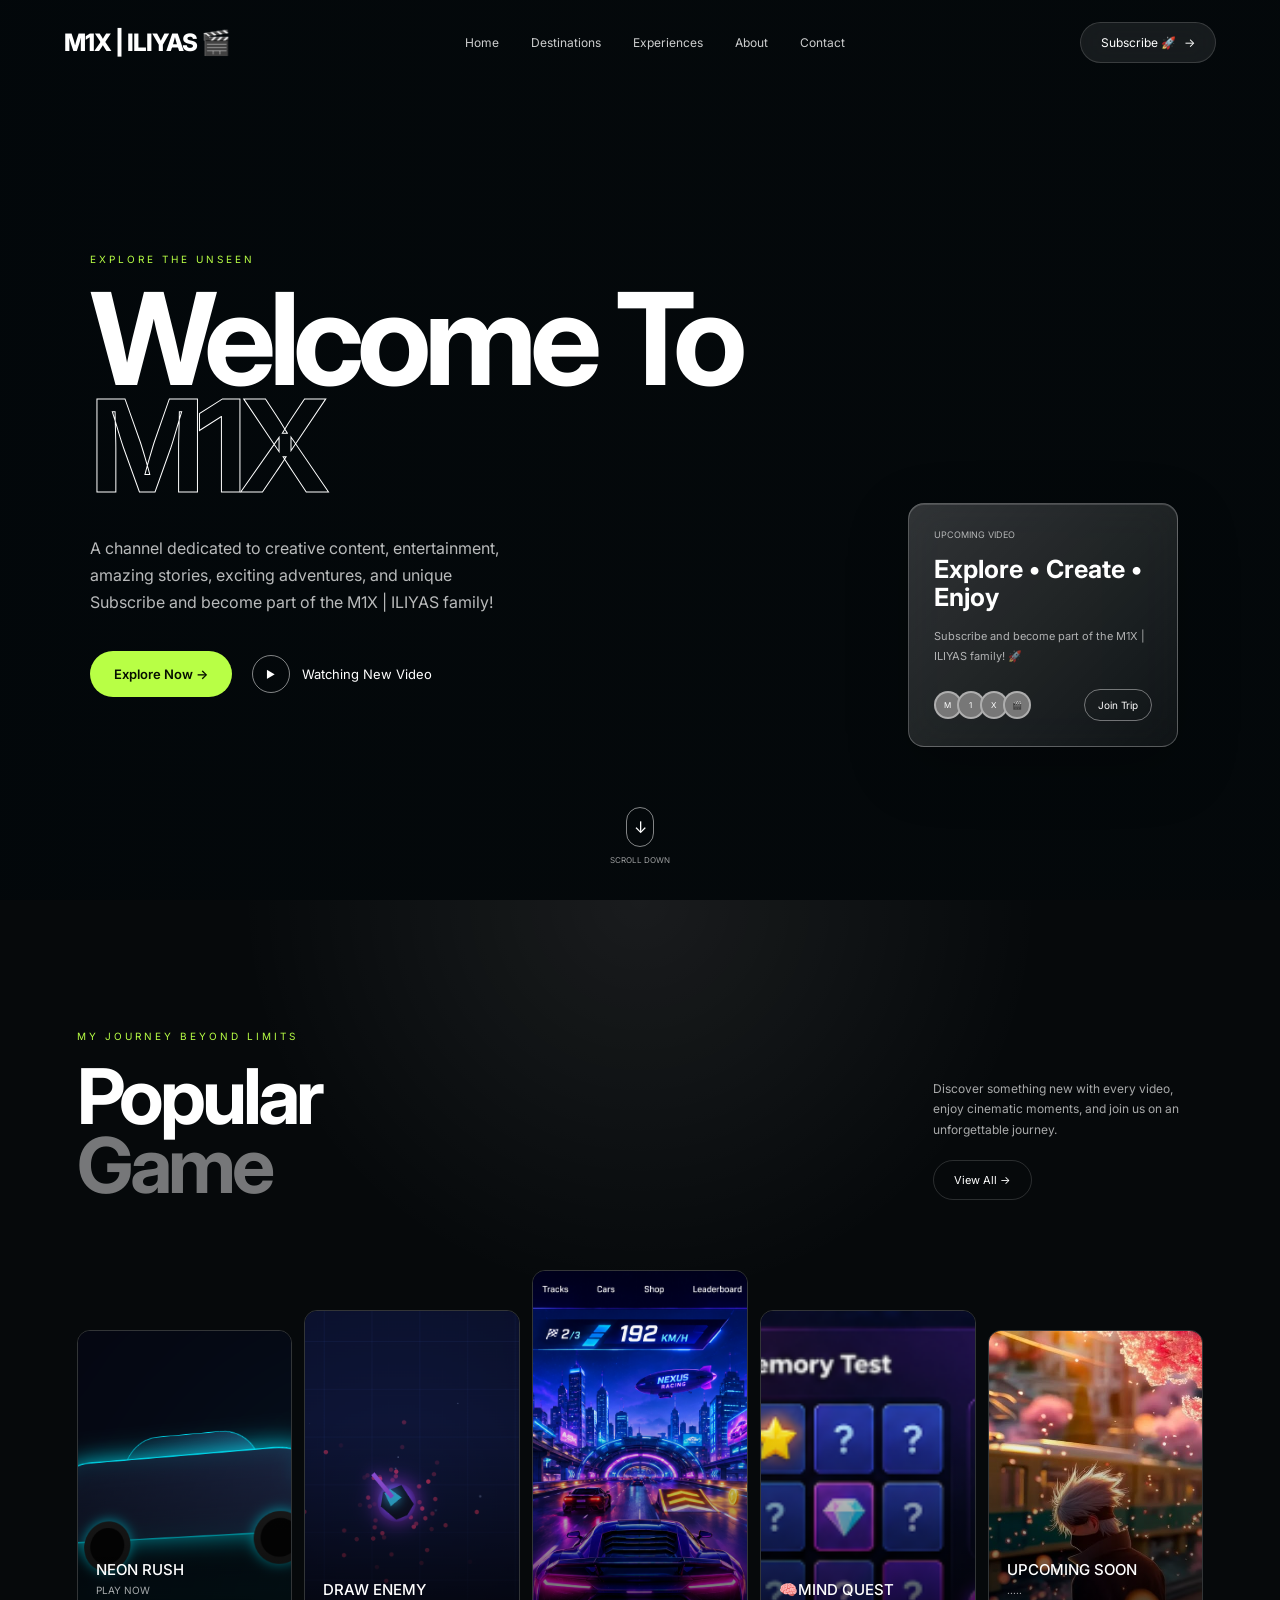
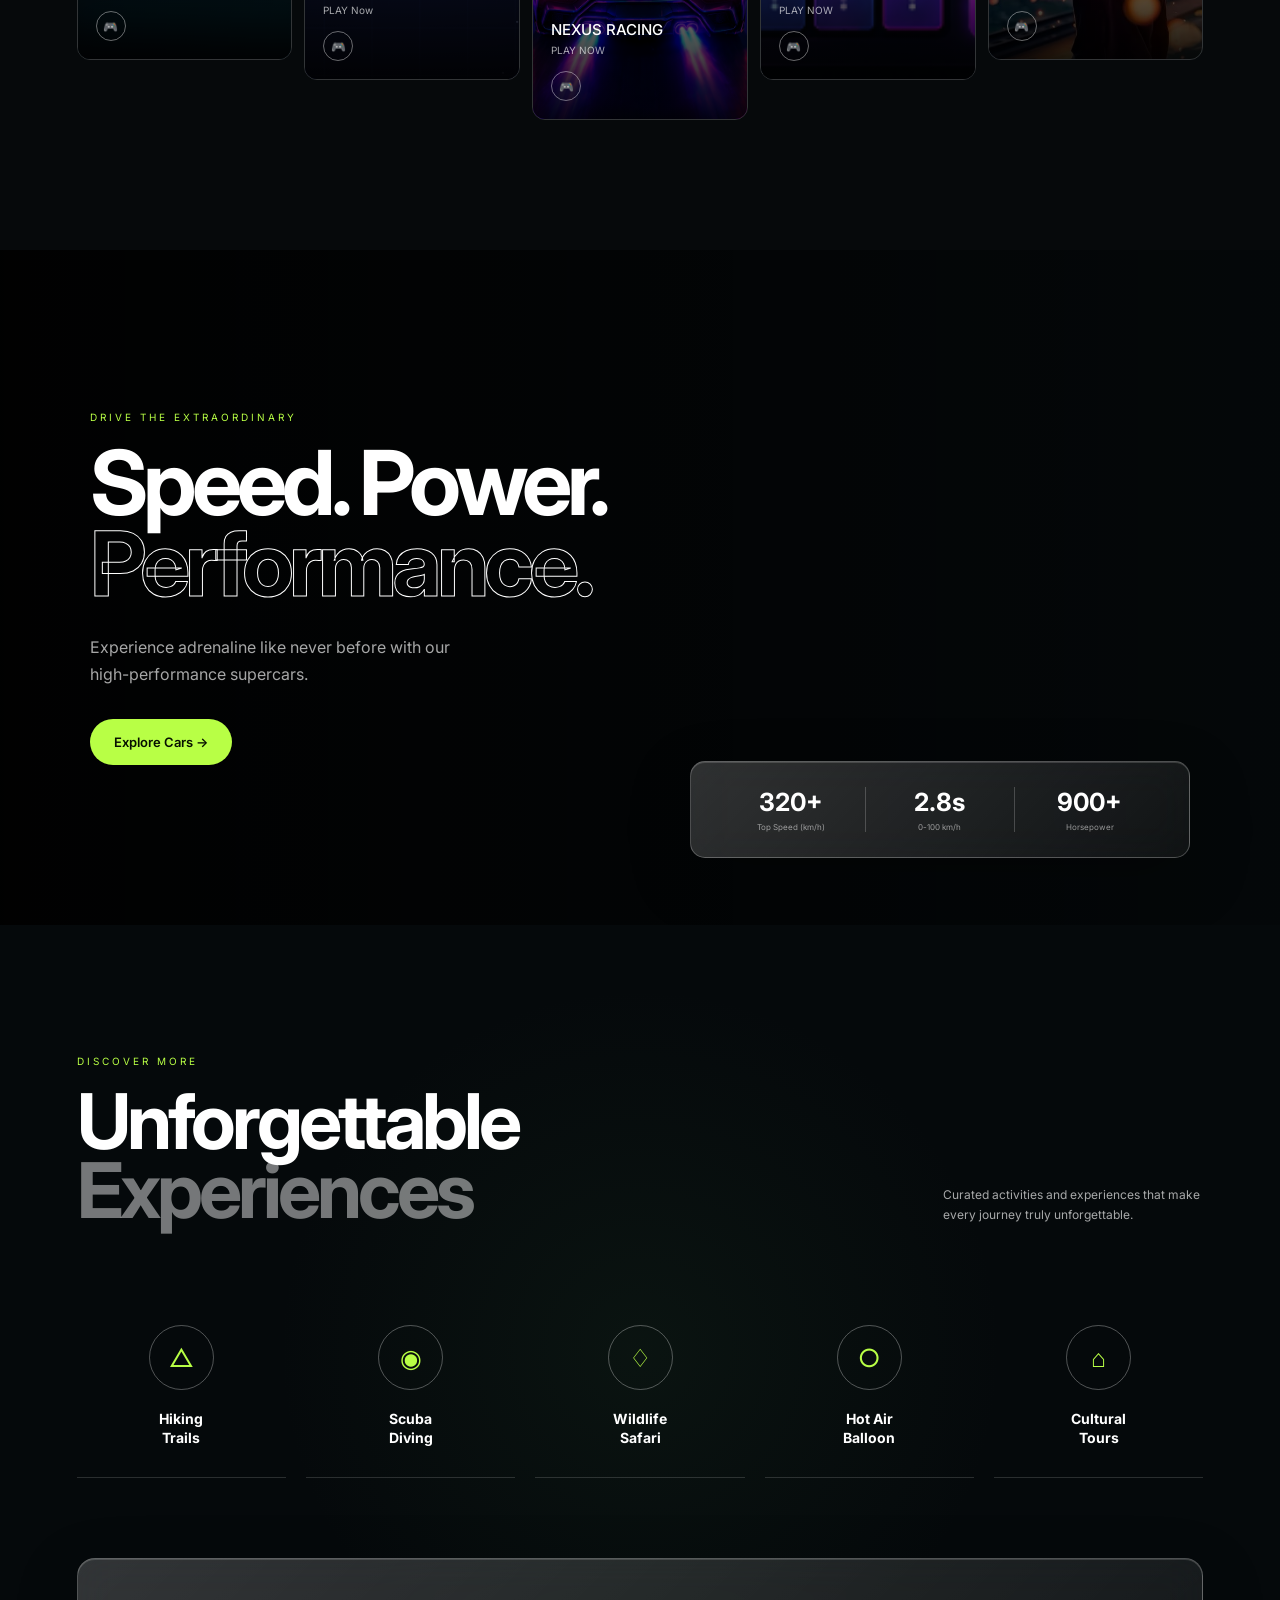
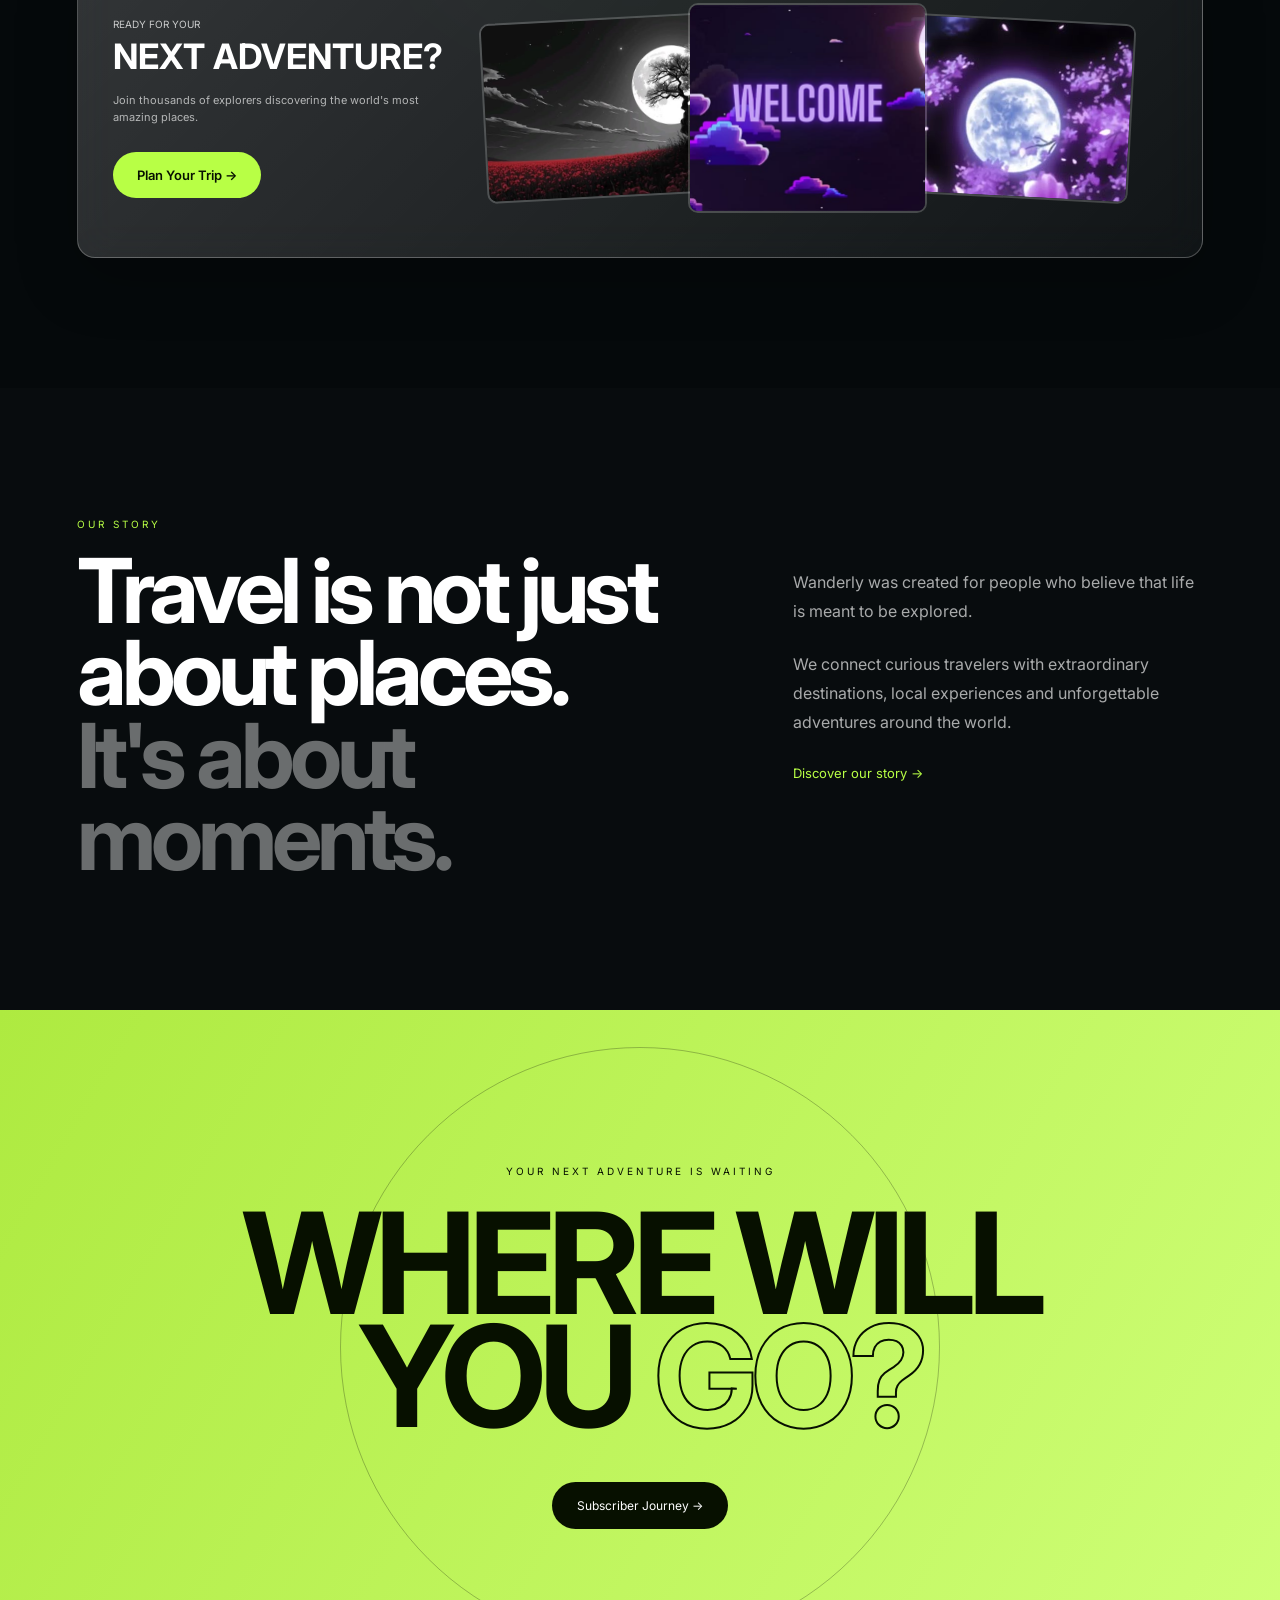
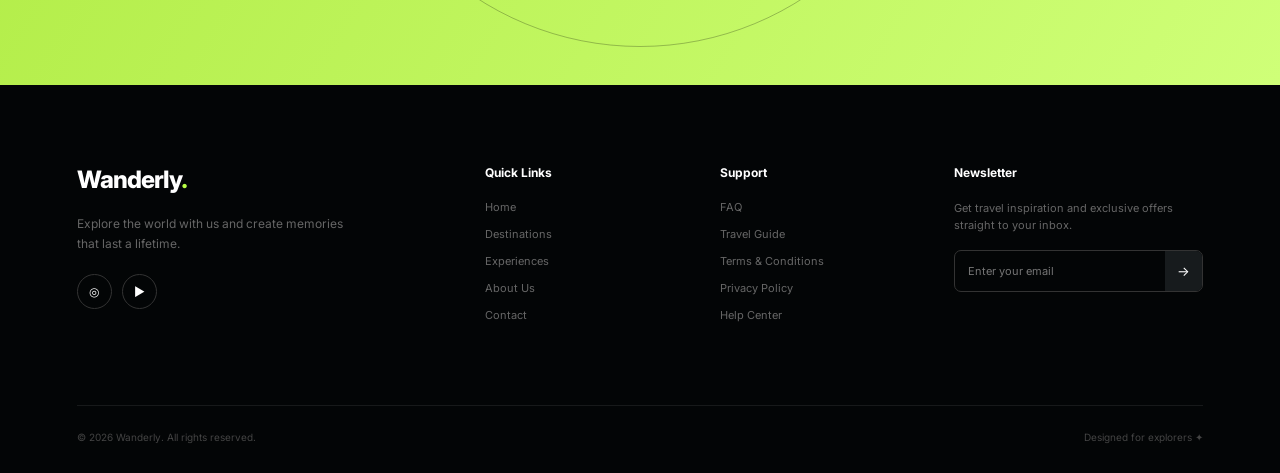
==== commit 147997f9: "Fix HTML encoding issues in index.html" ====
--- a/index.html
+++ b/index.html
@@ -56,7 +56,7 @@
         </p>
 
         <h1>
-            Welcome to<br>
+            Welcome To<br>
             <span>M1X </span>
         </h1>
 
@@ -130,7 +130,7 @@
 
             <h2>
                 Popular<br>
-                <span>Post </span>
+                <span>Game </span>
             </h2>
         </div>
 
@@ -586,4 +586,4 @@
 
 
 </body>
-</html>+</html>
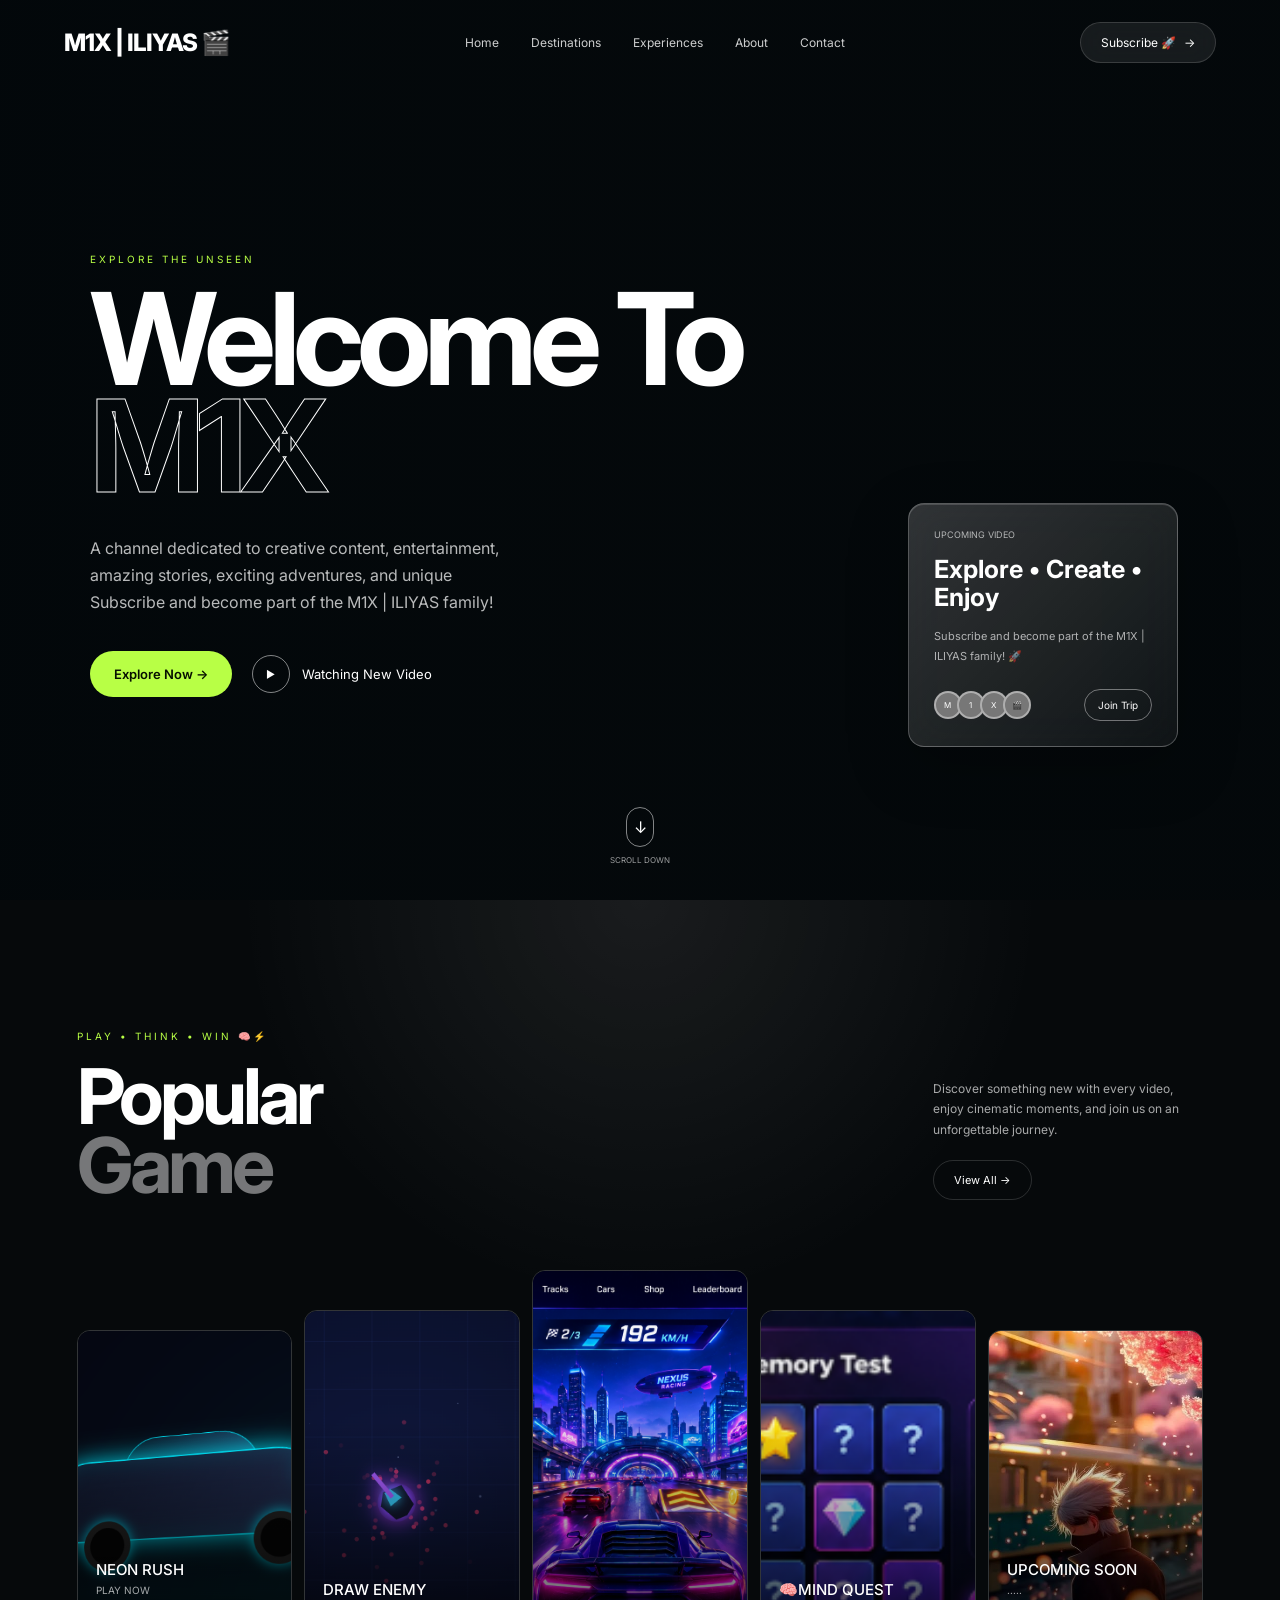
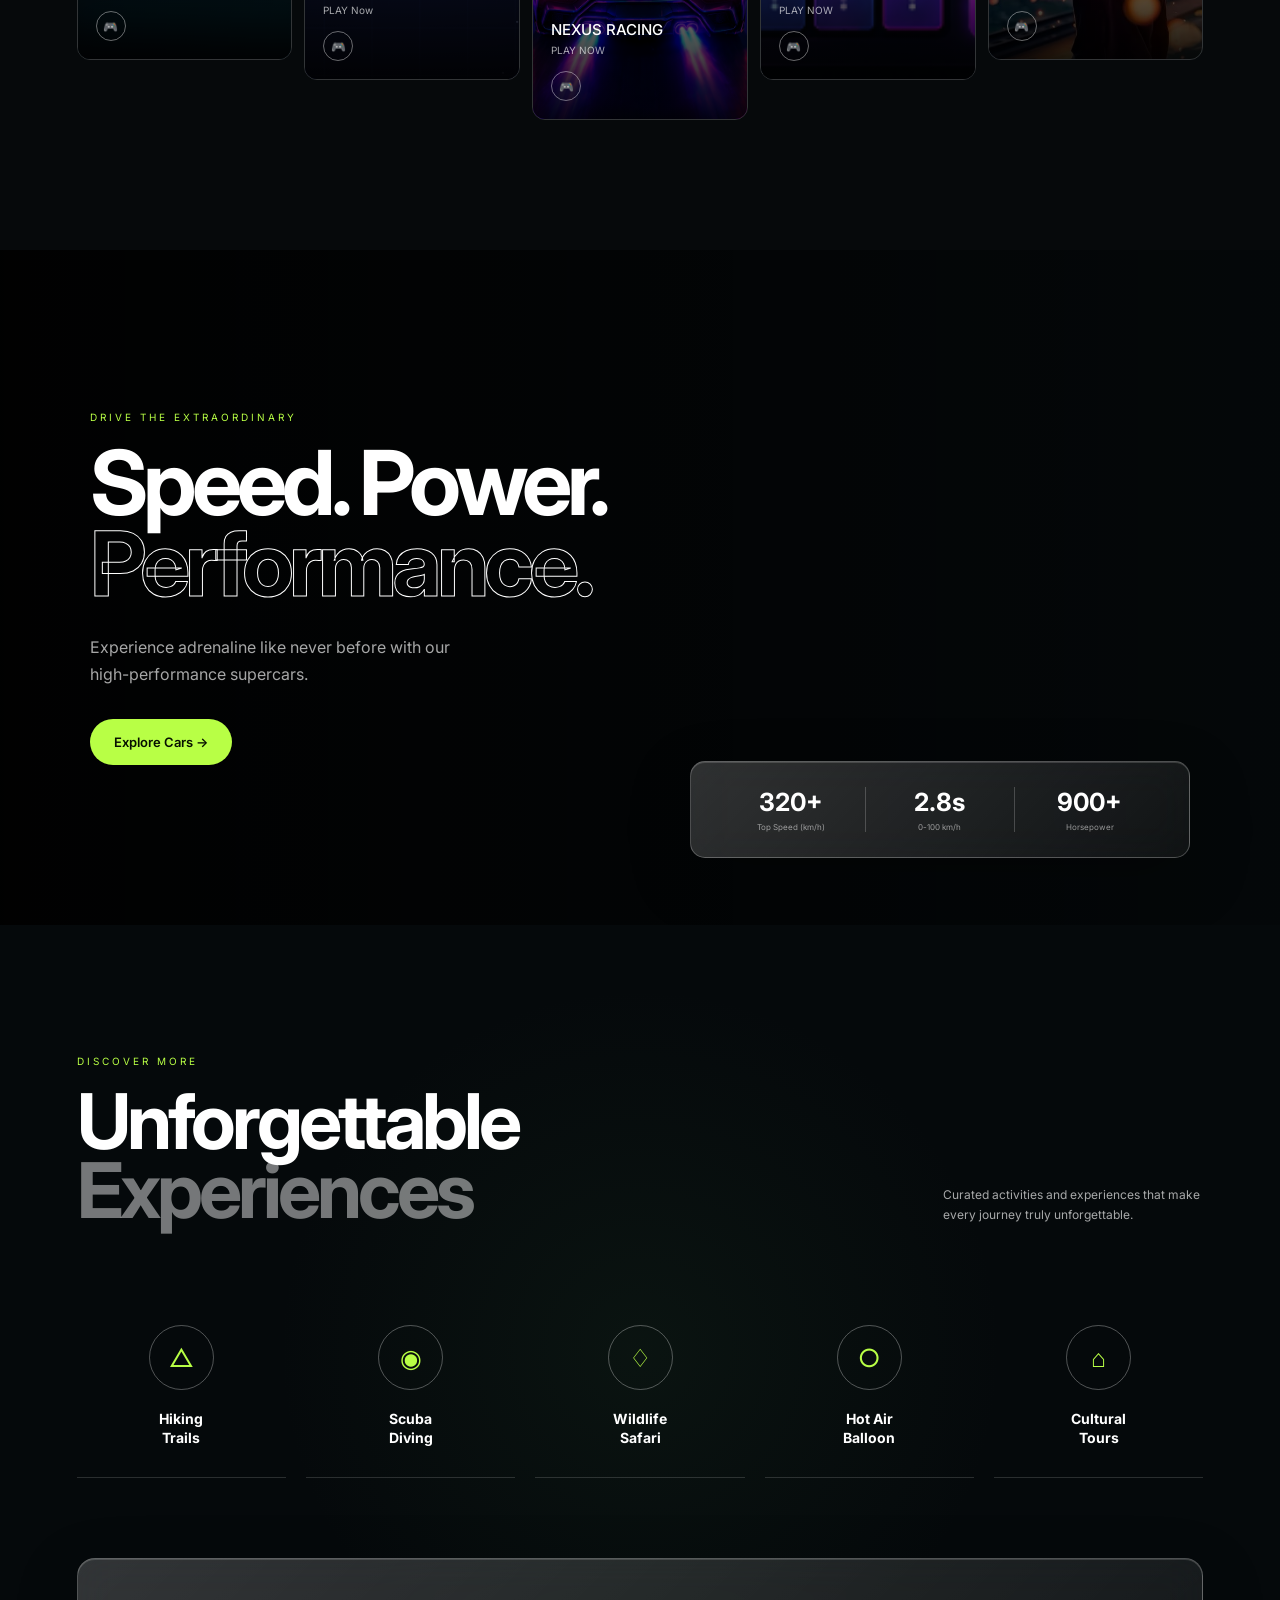
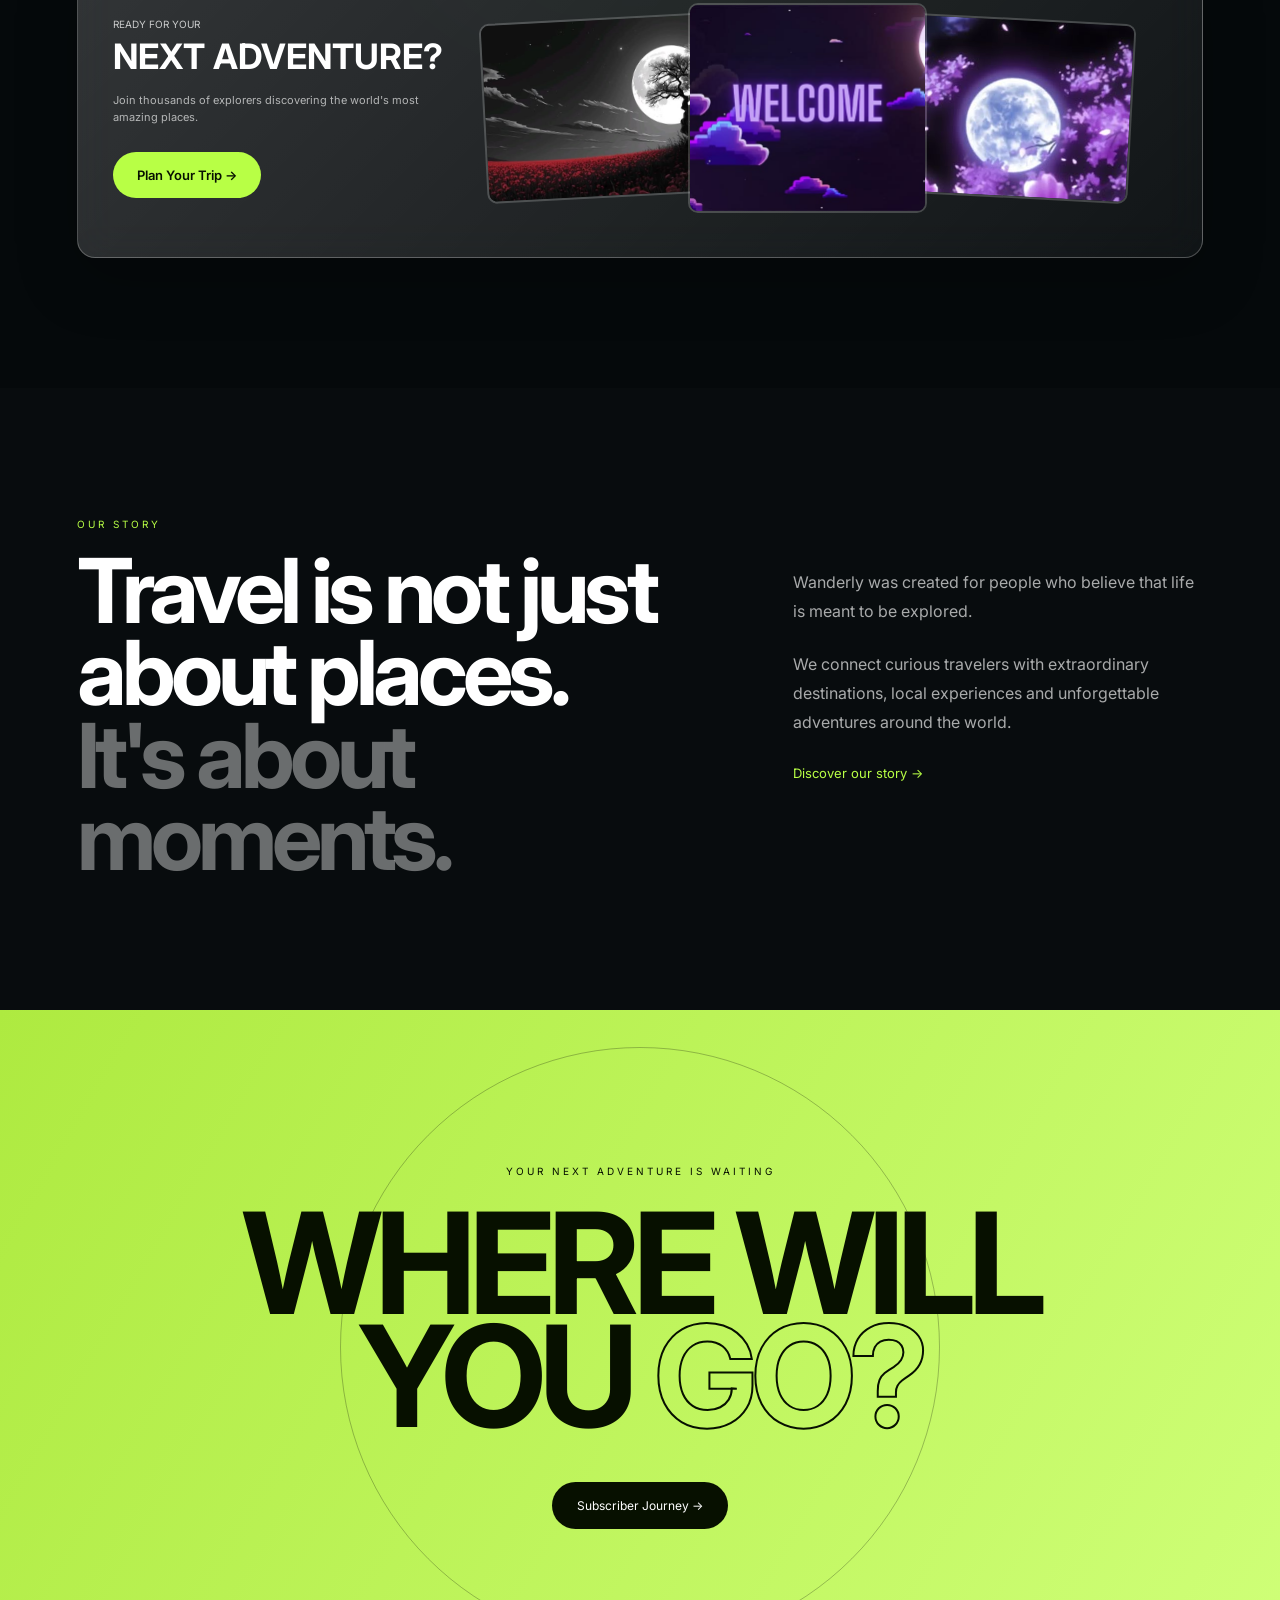
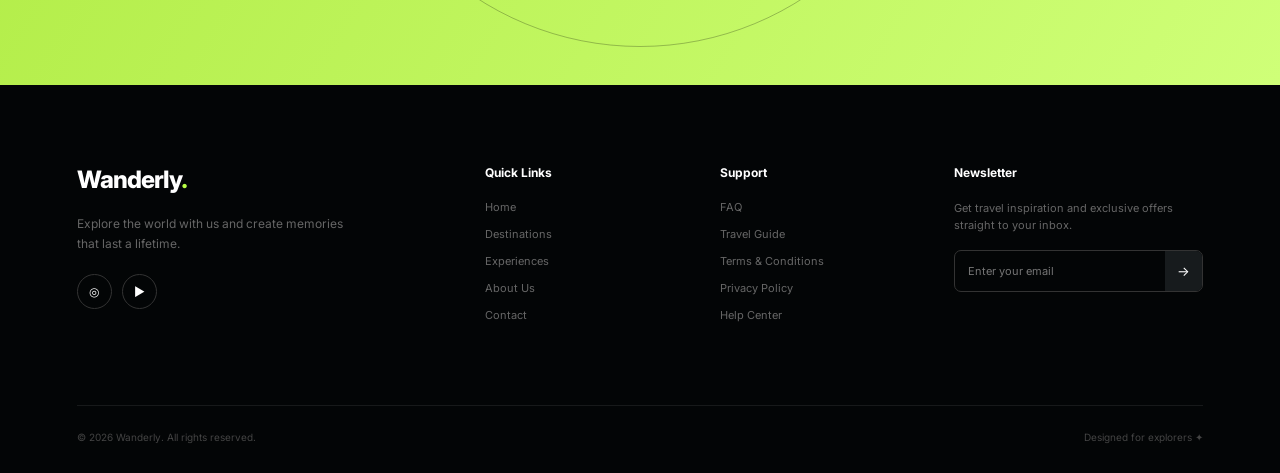
==== commit 2316cd24: "Fix HTML encoding issues in index.html" ====
--- a/index.html
+++ b/index.html
@@ -126,7 +126,7 @@
     <div class="section-top reveal">
 
         <div>
-            <p class="small-title"> MY JOURNEY BEYOND LIMITS</p>
+            <p class="small-title">PLAY • THINK • WIN 🧠⚡</p>
 
             <h2>
                 Popular<br>
